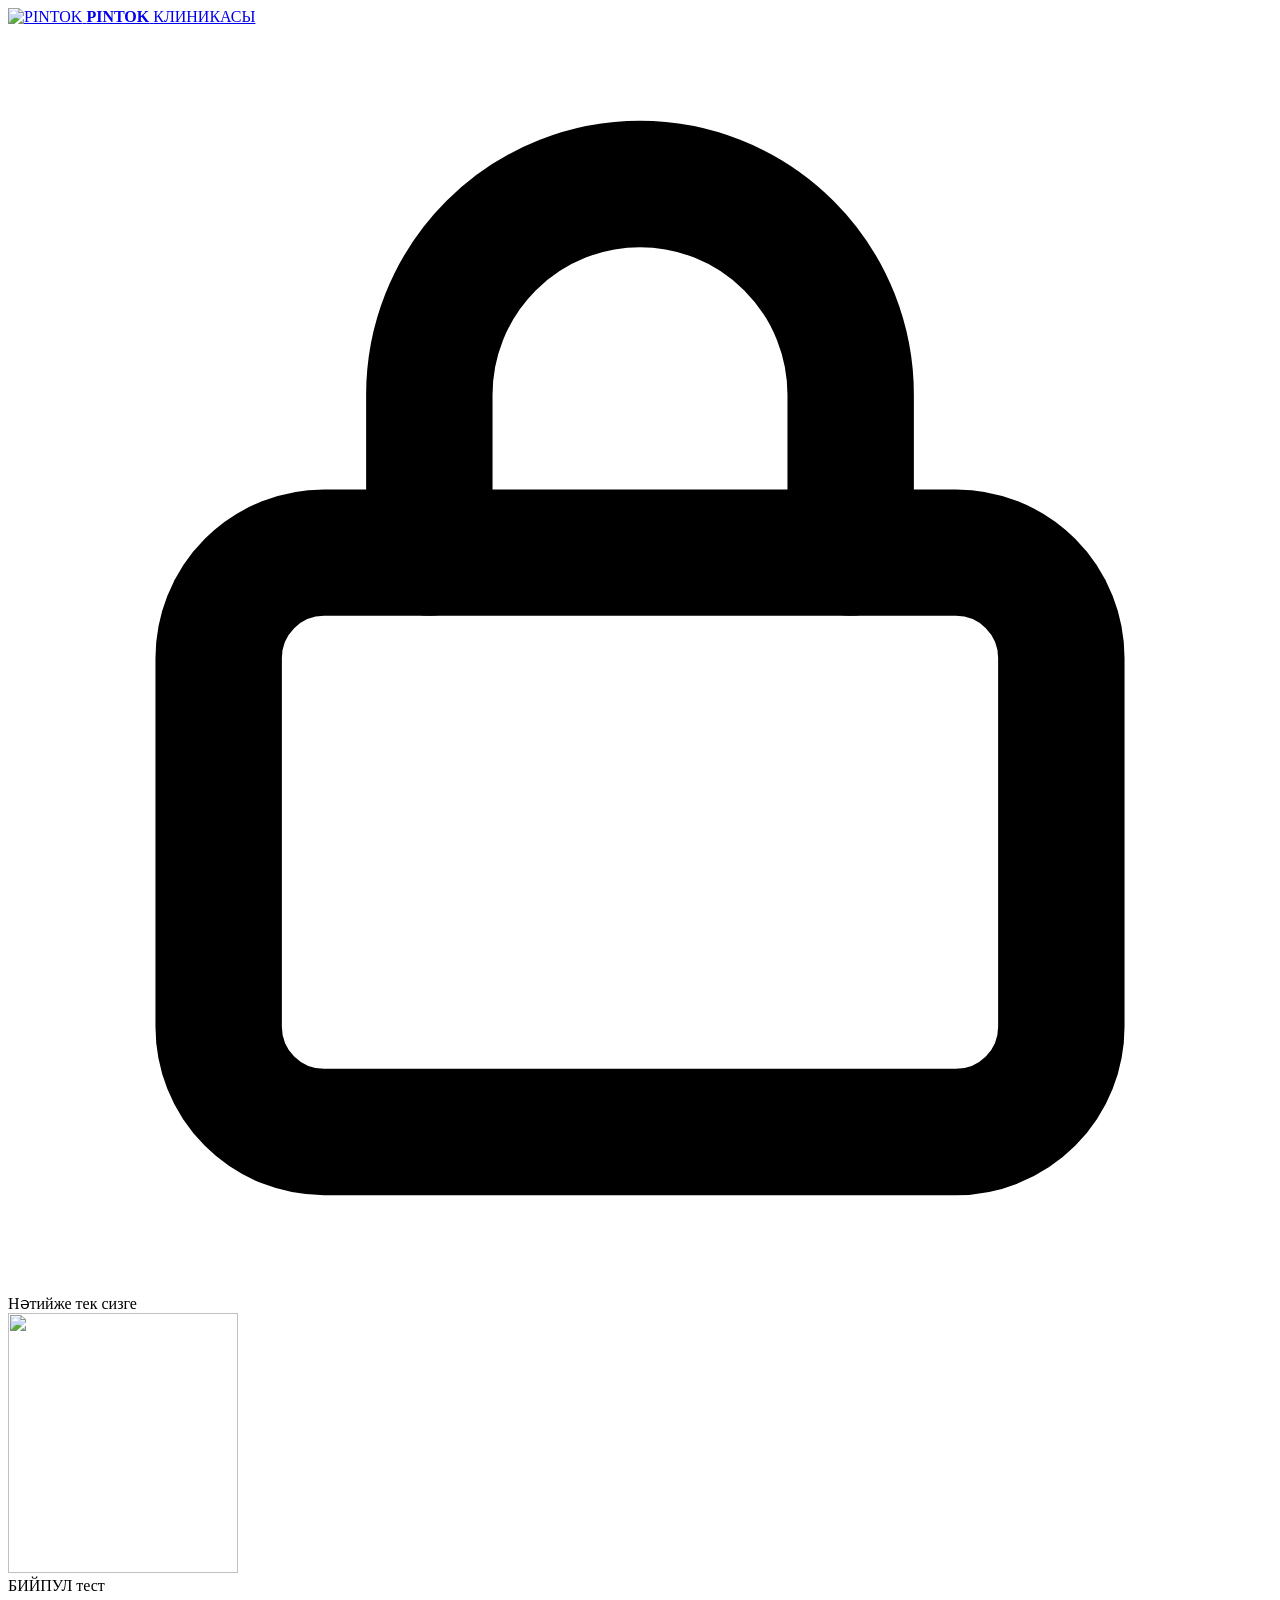
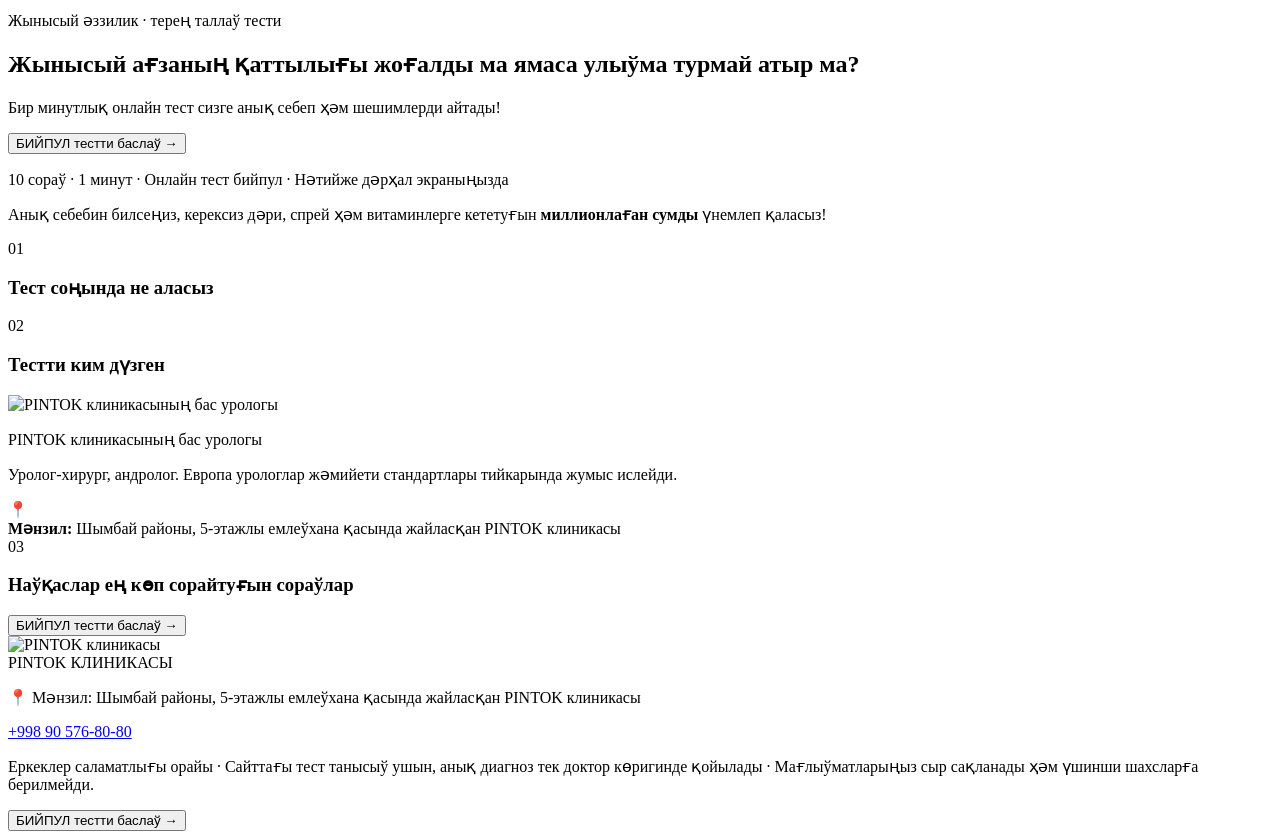
==== index.html @ ff5aad98 "Add files via upload" ====
<!doctype html>
<html lang="kaa">
<head>
  <meta charset="utf-8">
  <meta name="viewport" content="width=device-width, initial-scale=1, viewport-fit=cover">
  <meta name="theme-color" content="#0A0F1C">
  <title>Еркеклик күши тести — PINTOK клиникасы</title>
  <meta name="description" content="Жынысый ағзаның қаттылығы жоғалды ма ямаса улыўма турмай атыр ма? Бир минутлық онлайн тест себебин айтады. Нәтийжени тек сиз көресиз.">
  <link rel="icon" type="image/png" href="assets/pintok-icon.png">
  <link rel="preconnect" href="https://fonts.googleapis.com">
  <link rel="preconnect" href="https://fonts.gstatic.com" crossorigin>
  <link href="https://fonts.googleapis.com/css2?family=Montserrat:wght@500;600;700;800;900&display=swap" rel="stylesheet">
  <link rel="preload" as="image" href="assets/doktor.jpg">
  <link rel="stylesheet" href="assets/style.css">
</head>
<body>
  <header class="top">
    <div class="top-in">
      <a class="brand" href="#top">
        <span class="brand-ico"><img src="assets/pintok-icon.png" alt="PINTOK" width="22" height="22"></span>
        <span class="brand-txt"><b data-no-translit="1">PINTOK</b> <span>КЛИНИКАСЫ</span></span>
      </a>
      <div class="top-r">
        <span id="lang-slot"></span>
        <span class="priv">
          <svg viewBox="0 0 24 24" fill="none" stroke="currentColor" stroke-width="2.4" stroke-linecap="round" stroke-linejoin="round" aria-hidden="true">
            <rect x="4" y="10" width="16" height="11" rx="2"></rect>
            <path d="M8 10V7a4 4 0 0 1 8 0v3"></path>
          </svg>
          <span>Нәтийже тек сизге</span>
        </span>
      </div>
    </div>
  </header>

  <main class="wrap" id="top">
    <!-- 1. БАС БЕТ (LANDING / INTRO) -->
    <section class="screen" id="s-intro">
      <div class="hero" id="hero">
        <img class="photo" src="assets/doktor.jpg" alt="" width="230" height="260">

        <div class="hero-top">
          <span class="badge-free">БИЙПУЛ тест</span>
          <p class="eyebrow">Жынысый әззилик · терең таллаў тести</p>
        </div>

        <h1 class="long">Жынысый ағзаның қаттылығы жоғалды ма ямаса улыўма турмай атыр ма?</h1>
        <p class="lead">Бир минутлық онлайн тест сизге анық себеп ҳәм шешимлерди айтады!</p>

        <ul class="who" id="who"></ul>

        <button type="button" class="btn hero-btn" id="hero-cta" data-start>
          <span><span class="bp">БИЙПУЛ</span> тестти баслаў →</span>
        </button>
        <p class="hint">10 сораў · 1 минут · Онлайн тест бийпул · Нәтийже дәрҳал экраныңызда</p>

        <p class="save">
          Анық себебин билсеңиз, керексиз дәри, спрей ҳәм витаминлерге кететуғын <b>миллионлаған сумды</b> үнемлеп қаласыз!
        </p>
      </div>

      <!-- Бөлим 01 -->
      <div class="sec">
        <div class="sec-h">
          <span class="sn">01</span>
          <h3>Тест соңында не аласыз</h3>
        </div>
        <div class="card">
          <ul class="gets" id="gets"></ul>
        </div>
      </div>

      <!-- Бөлим 02 -->
      <div class="sec">
        <div class="sec-h">
          <span class="sn">02</span>
          <h3>Тестти ким дүзген</h3>
        </div>
        <div class="card">
          <div class="doc">
            <img class="ava" src="assets/doktor.jpg" alt="PINTOK клиникасының бас урологы" width="72" height="72">
            <div>
              <p class="dname">PINTOK клиникасының бас урологы</p>
              <p class="drole">Уролог-хирург, андролог. Европа урологлар жәмийети стандартлары тийкарында жумыс ислейди.</p>
            </div>
          </div>
          <div class="trust" id="trust"></div>
          <div class="addr-box">
            <span class="addr-ic" aria-hidden="true">📍</span>
            <div>
              <b>Мәнзил:</b> Шымбай районы, 5-этажлы емлеўхана қасында жайласқан PINTOK клиникасы
            </div>
          </div>
        </div>
      </div>

      <!-- Бөлим 03 -->
      <div class="sec">
        <div class="sec-h">
          <span class="sn">03</span>
          <h3>Наўқаслар ең көп сорайтуғын сораўлар</h3>
        </div>
        <div class="faq" id="faq"></div>
      </div>

      <div class="sec">
        <button type="button" class="btn hero-btn" data-start>
          <span><span class="bp">БИЙПУЛ</span> тестти баслаў →</span>
        </button>
      </div>
    </section>

    <!-- 2. ТЕСТ ЕКРАНЫ (10 СОРАЎ) -->
    <section class="screen qwrap" id="s-q" hidden>
      <div class="qhead">
        <div class="num" id="pnum">01<small>/ 10</small></div>
        <div class="qtag">БИЙПУЛ тест</div>
      </div>
      <div class="segs" id="segs" aria-hidden="true"></div>
      <h2 class="q" id="qtxt"></h2>
      <div class="opts" id="opts"></div>
      <button type="button" class="back" id="back" hidden>← Алдыңғы сораў</button>
    </section>

    <!-- 3. НӘТИЙЖЕ ҲӘМ КӨРИККЕ ЖАЗЫЛЫЎ ЕКРАНЫ -->
    <section class="screen" id="s-res" hidden>
      <div class="rhead">
        <p class="eyebrow">ТЕСТ ЖУЎМАҚЛАНДЫ</p>
        <h2>Сизиң нәтийжеңиз</h2>
      </div>

      <div class="lv" id="lvbox">
        <p class="eyebrow">ҲӘЗИРГИ ЖАҒДАЙДА СИЗДЕ</p>
        <div class="lv-t" id="lvname"></div>
        <div class="meter" aria-hidden="true">
          <div class="mseg" data-lv="1">
            <div class="bar"></div>
            <div class="ml">ЖЕҢИЛ</div>
          </div>
          <div class="mseg" data-lv="2">
            <div class="bar"></div>
            <div class="ml">ОРТАША</div>
          </div>
          <div class="mseg" data-lv="3">
            <div class="bar"></div>
            <div class="ml">АЎЫР</div>
          </div>
        </div>
        <p class="lv-d" id="lvdesc"></p>
      </div>

      <!-- Карточка 01 -->
      <div class="sec">
        <div class="sec-h">
          <span class="sn">01</span>
          <h3>Жынысый әззиликтиң үш түрли көриниси бар ҳәм бәрине шешим бар:</h3>
        </div>
        <div class="card">
          <div class="tlist" id="types"></div>
        </div>
      </div>

      <!-- Карточка 02 -->
      <div class="sec">
        <div class="sec-h">
          <span class="sn">02</span>
          <h3>Бул жағдайда сизге ең анық жәрдем — дурыс диагноз, яғный:</h3>
        </div>
        <div class="card">
          <div class="steps" id="steps"></div>
          <div class="why" id="why"></div>
        </div>
      </div>

      <!-- Клиникада қабыллаў ҳәм мәнзил карточкасы (пуллы тийкарда) -->
      <div class="free">
        <span class="ftag" id="ftag"></span>
        <h3 id="ftitle"></h3>
        <ul id="flist"></ul>
        <div class="addr-box addr-in-offer">
          <span class="addr-ic" aria-hidden="true">📍</span>
          <div><b>Мәнзил:</b> <span id="faddr"></span></div>
        </div>
        <p class="fsub" id="fnote"></p>
      </div>

      <!-- Көрикке жазылыў ақ формасы -->
      <div class="gate" id="gate">
        <div class="gate-brand">
          <img src="assets/pintok-icon.png" alt="PINTOK" width="32" height="32">
          <div>
            <div class="gb-name"><span data-no-translit="1">PINTOK</span> КЛИНИКАСЫ</div>
            <div class="gb-sub">Көрикке алдыннан жазылыў</div>
          </div>
        </div>

        <p class="eyebrow">КӨРИККЕ АЛДЫННАН ЖАЗЫЛЫЎ</p>
        <p class="glead">
          Атыңыз ҳәм телефон номериңизди жазып, <b>«Жибериў»</b> түймесин басың. Арзаңыз дәрҳал
          <b>PINTOK клиникасына</b> түседи ҳәм администратор сиз менен байланысады.
        </p>

        <div class="gate-addr">
          <span aria-hidden="true">📍</span>
          <span><b>Мәнзил:</b> Шымбай районы, 5-этажлы емлеўхана қасында жайласқан PINTOK клиникасы</span>
        </div>

        <div class="field">
          <label class="flabel" for="name">Атыңыз</label>
          <input type="text" id="name" name="name" autocomplete="name" placeholder="Атыңызды жазың">
        </div>

        <div class="field">
          <label class="flabel" for="phone">Телефон номериңиз</label>
          <input type="tel" id="phone" name="phone" inputmode="numeric" autocomplete="tel" placeholder="+998 __ ___ __ __">
        </div>

        <p class="err" id="perr" hidden></p>

        <button type="button" class="btn" id="send">Жибериў →</button>

        <p class="phone-direct">
          Ямаса тиккелей қоңыраў: <a href="tel:+998905768080" data-no-translit="1">+998 90 576-80-80</a>
        </p>

        <div class="gpriv">
          <svg viewBox="0 0 24 24" fill="none" stroke="currentColor" stroke-width="2.2" stroke-linecap="round" stroke-linejoin="round" aria-hidden="true">
            <path d="M12 3l8 3v6c0 5-3.5 8-8 9-4.5-1-8-4-8-9V6l8-3z"></path>
            <path d="M9 12l2 2 4-4"></path>
          </svg>
          <span>Номериңиз тек PINTOK клиникасы администраторында қалады. Мағлыўматларыңыздың сыр сақланыўына кепиллик беремиз.</span>
        </div>
      </div>

      <!-- Telegram байланыс карточкасы -->
      <div class="guide">
        <div class="pdf vid-logo" aria-hidden="true">
          <img src="assets/pintok-icon.png" alt="PINTOK" width="40" height="40">
        </div>
        <div>
          <p class="eyebrow" id="gtag"></p>
          <p class="gt" id="gtitle"></p>
          <p class="gd" id="gdesc"></p>
          <p class="gf" id="gfoot"></p>
        </div>
      </div>

      <button type="button" class="restart" id="restart">Тестти қайтадан баслаў</button>
    </section>

    <!-- 4. ТАСТЫЙЫҚЛАЎ ЕКРАНЫ -->
    <section class="screen" id="s-done" hidden>
      <div class="done-box">
        <div class="done-head">
          <div class="done-ok" aria-hidden="true">✓</div>
          <div class="done-logo-pill">
            <img src="assets/pintok-icon.png" alt="PINTOK" width="26" height="26">
            <span data-no-translit="1">PINTOK</span>
          </div>
        </div>
        <p class="eyebrow">АРЗА ҚАБЫЛ ЕТИЛДИ · PINTOK КЛИНИКАСЫ</p>
        <h2>Рахмет! Арзаңыз жиберилди</h2>
        <p class="done-sub">PINTOK клиникасының администраторы жақын ўақыт ишинде сиз менен байланысып, көрик ўақтын белгилейди.</p>

        <div class="done-info">
          <div>Аты: <b id="donename"></b></div>
          <div>Телефон: <b id="donephone" data-no-translit="1"></b></div>
          <div>Нәтийже: <b id="donelevel"></b></div>
          <div>Мәнзил: <b>Шымбай районы, 5-этажлы емлеўхана қасында жайласқан PINTOK клиникасы</b></div>
        </div>

        <div class="done-actions">
          <a class="btn sec" id="callbtn" href="tel:+998905768080">
            📞 Клиникаға қоңыраў: +998 90 576-80-80
          </a>
          <a class="btn ghost" id="tgbtn" href="https://t.me/+998905768080" target="_blank" rel="noopener noreferrer">
            Telegramнан тиккелей жазыў (+998 90 576-80-80)
          </a>
        </div>

        <p class="days" id="days"></p>
      </div>

      <div class="card how-card">
        <h3>Сиз менен қалай байланысқан қолайлы?</h3>
        <div class="opts" id="how"></div>
        <div class="final-msg" id="final" hidden>
          Таңлаўыңыз сақланды: <b id="howtxt"></b>. PINTOK клиникасы администраторы сиз таңлаған усылда байланысады.
        </div>
      </div>

      <button type="button" class="restart" id="restart2">Тестти қайтадан баслаў</button>
    </section>

    <footer>
      <div class="flogo-wrap">
        <img src="assets/pintok-logo.png" alt="PINTOK клиникасы" width="84" height="104">
      </div>
      <div class="fbrand">PINTOK КЛИНИКАСЫ</div>
      <p class="faddr">📍 Мәнзил: Шымбай районы, 5-этажлы емлеўхана қасында жайласқан PINTOK клиникасы</p>
      <a class="fphone" href="tel:+998905768080" data-no-translit="1">+998 90 576-80-80</a>
      <p class="fnote">
        Еркеклер саламатлығы орайы · Сайттағы тест танысыў ушын, анық диагноз тек доктор көригинде қойылады · Мағлыўматларыңыз сыр сақланады ҳәм үшинши шахсларға берилмейди.
      </p>
    </footer>
  </main>

  <div class="cta-bar" id="cta-bar">
    <div class="wrap">
      <button type="button" class="btn" data-start>
        <span><span class="bp">БИЙПУЛ</span> тестти баслаў →</span>
      </button>
    </div>
  </div>

  <script src="assets/config.js"></script>
  <script src="assets/scoring.js"></script>
  <script src="content/jz.js"></script>
  <script src="assets/translit.js"></script>
  <script src="assets/app.js"></script>
</body>
</html>
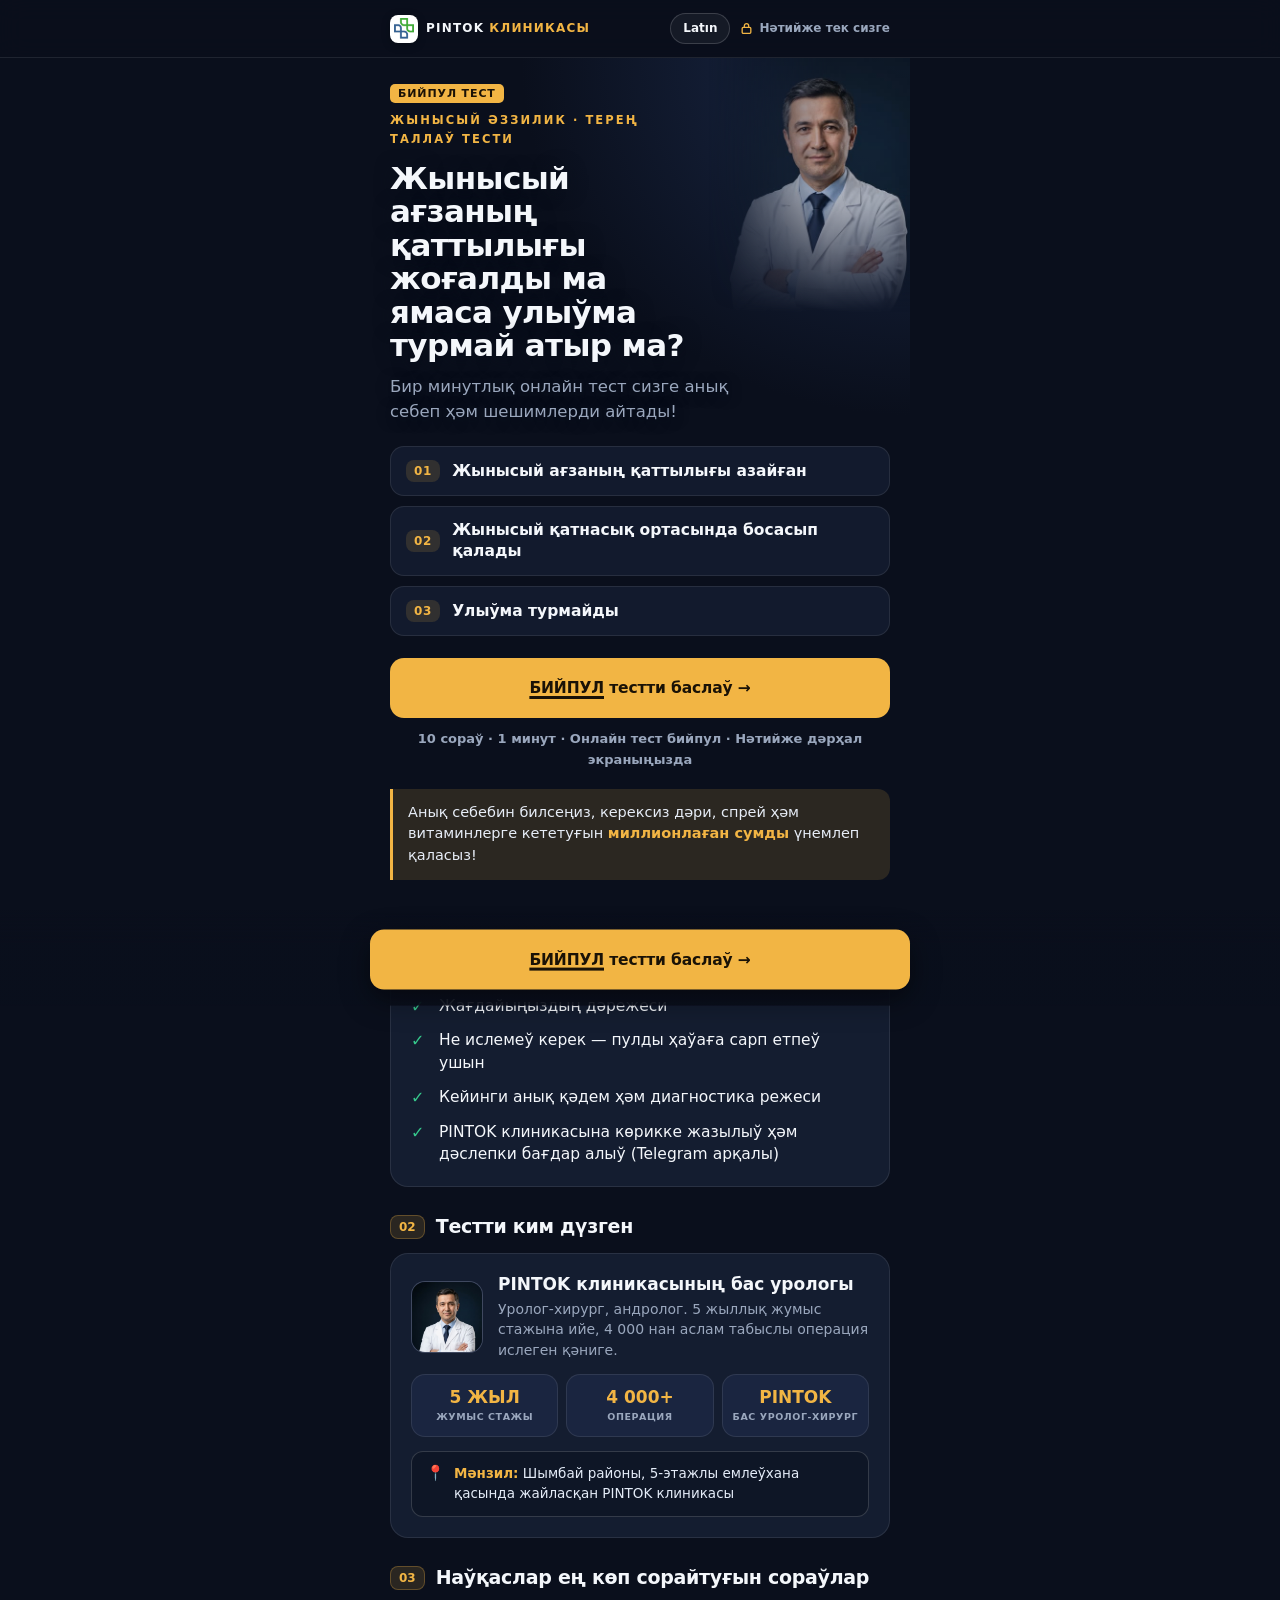
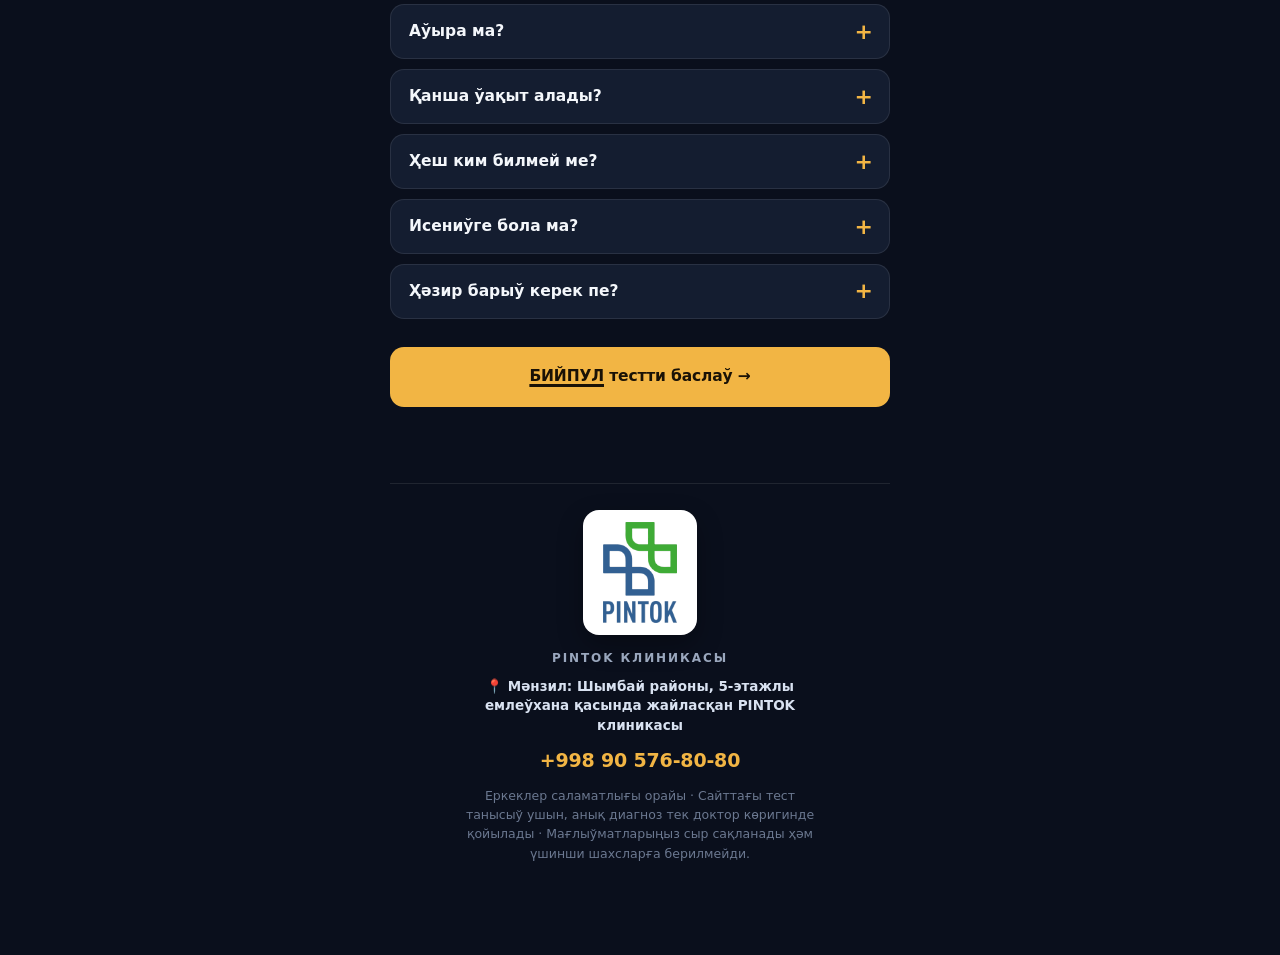
==== commit 74a05f64: "Update index.html" ====
--- a/index.html
+++ b/index.html
@@ -81,7 +81,7 @@
             <img class="ava" src="assets/doktor.jpg" alt="PINTOK клиникасының бас урологы" width="72" height="72">
             <div>
               <p class="dname">PINTOK клиникасының бас урологы</p>
-              <p class="drole">Уролог-хирург, андролог. Европа урологлар жәмийети стандартлары тийкарында жумыс ислейди.</p>
+              <p class="drole">Уролог-хирург, андролог. 5 жыллық жумыс стажына ийе, 4 000 нан аслам табыслы операция ислеген қәниге.</p>
             </div>
           </div>
           <div class="trust" id="trust"></div>
--- a/assets/style.css
+++ b/assets/style.css
@@ -0,0 +1,1509 @@
+:root {
+  --bg: #0A0F1C;
+  --bg-2: #0F1726;
+  --surface: #141D30;
+  --surface-2: #1A2540;
+  --line: rgba(255, 255, 255, .09);
+  --line-2: rgba(255, 255, 255, .16);
+  --fg: #F4F7FB;
+  --muted: #9AA7BD;
+  --dim: #6B7890;
+  --acc: #F2B544;
+  --acc-ink: #1A1206;
+  --acc-soft: rgba(242, 181, 68, .14);
+  --ok: #36C98C;
+  --warn: #F2B544;
+  --crit: #FF6B6B;
+  --tg: #2AABEE;
+  --r: 18px;
+}
+
+*, *::before, *::after {
+  box-sizing: border-box;
+}
+
+[hidden] {
+  display: none !important;
+}
+
+html {
+  background: var(--bg);
+  color: var(--fg);
+  scroll-behavior: smooth;
+  -webkit-text-size-adjust: 100%;
+}
+
+body {
+  margin: 0;
+  font-family: 'Montserrat', 'Segoe UI', system-ui, -apple-system, sans-serif;
+  font-size: 17px;
+  line-height: 1.6;
+  color: var(--fg);
+  background: var(--bg);
+  -webkit-font-smoothing: antialiased;
+  overflow-x: hidden;
+}
+
+a {
+  color: inherit;
+  text-decoration: none;
+}
+
+button, input {
+  font: inherit;
+  color: inherit;
+}
+
+.wrap {
+  max-width: 540px;
+  margin: 0 auto;
+  padding: 0 20px;
+}
+
+/* Sticky Top Header */
+.top {
+  position: sticky;
+  top: 0;
+  z-index: 40;
+  background: rgba(10, 15, 28, .9);
+  backdrop-filter: blur(12px);
+  -webkit-backdrop-filter: blur(12px);
+  border-bottom: 1px solid var(--line);
+}
+
+.top-in {
+  max-width: 540px;
+  margin: 0 auto;
+  padding: 13px 20px;
+  display: flex;
+  align-items: center;
+  justify-content: space-between;
+  gap: 10px;
+}
+
+.brand {
+  font-size: 12px;
+  font-weight: 900;
+  letter-spacing: .1em;
+  text-transform: uppercase;
+  white-space: nowrap;
+  display: inline-flex;
+  align-items: center;
+  gap: 8px;
+}
+
+.brand-ico {
+  width: 28px;
+  height: 28px;
+  border-radius: 8px;
+  background: #fff;
+  display: grid;
+  place-items: center;
+  flex: none;
+  box-shadow: 0 2px 8px rgba(0, 0, 0, .28);
+}
+
+.brand-ico img {
+  width: 21px;
+  height: 21px;
+  object-fit: contain;
+  display: block;
+}
+
+.brand-txt {
+  display: inline-flex;
+  align-items: center;
+  gap: 5px;
+}
+
+.brand-txt b {
+  font-weight: 900;
+}
+
+.brand-txt span {
+  color: var(--acc);
+}
+
+.top-r {
+  display: flex;
+  align-items: center;
+  gap: 10px;
+  min-width: 0;
+}
+
+.lang {
+  appearance: none;
+  background: rgba(255, 255, 255, .05);
+  border: 1px solid var(--line-2);
+  color: var(--fg);
+  border-radius: 999px;
+  padding: 5px 12px;
+  font-size: 12px;
+  font-weight: 700;
+  cursor: pointer;
+  transition: background .2s, border-color .2s;
+  white-space: nowrap;
+}
+
+.lang:hover {
+  background: rgba(255, 255, 255, .1);
+  border-color: rgba(255, 255, 255, .28);
+}
+
+.priv {
+  display: inline-flex;
+  align-items: center;
+  gap: 6px;
+  font-size: 12px;
+  font-weight: 600;
+  color: var(--muted);
+  white-space: nowrap;
+}
+
+.priv svg {
+  width: 13px;
+  height: 13px;
+  color: var(--acc);
+  flex: none;
+}
+
+/* Screens */
+.screen {
+  animation: in .5s cubic-bezier(.16, 1, .3, 1);
+  padding-bottom: 42px;
+}
+
+@keyframes in {
+  from {
+    opacity: 0;
+    transform: translateY(10px);
+  }
+  to {
+    opacity: 1;
+    transform: none;
+  }
+}
+
+/* Hero Section */
+.hero {
+  position: relative;
+  margin: 0 -20px;
+  padding: 26px 20px 28px;
+  background: radial-gradient(120% 70% at 100% 0%, #1B2A4A 0%, var(--bg) 60%);
+  overflow: hidden;
+}
+
+.hero .photo {
+  position: absolute;
+  right: -18px;
+  top: 0;
+  width: 220px;
+  height: 260px;
+  object-fit: cover;
+  object-position: top center;
+  opacity: .76;
+  pointer-events: none;
+  user-select: none;
+  -webkit-mask-image: linear-gradient(to bottom, #000 50%, transparent 98%), linear-gradient(to right, transparent 0%, rgba(0, 0, 0, .45) 26%, #000 54%);
+  -webkit-mask-composite: source-in;
+  mask-image: linear-gradient(to bottom, #000 50%, transparent 98%), linear-gradient(to right, transparent 0%, rgba(0, 0, 0, .45) 26%, #000 54%);
+  mask-composite: intersect;
+}
+
+.hero-top {
+  position: relative;
+  z-index: 2;
+  display: flex;
+  flex-direction: column;
+  align-items: flex-start;
+  gap: 8px;
+  max-width: 62%;
+  margin-bottom: 14px;
+}
+
+.badge-free {
+  display: inline-block;
+  background: var(--acc);
+  color: var(--acc-ink);
+  font-size: 11px;
+  font-weight: 900;
+  letter-spacing: .08em;
+  text-transform: uppercase;
+  padding: 4px 8px;
+  border-radius: 5px;
+  line-height: 1;
+}
+
+.eyebrow {
+  font-size: 11.5px;
+  font-weight: 800;
+  letter-spacing: .18em;
+  text-transform: uppercase;
+  color: var(--acc);
+  margin: 0;
+}
+
+h1 {
+  position: relative;
+  z-index: 2;
+  margin: 0 0 12px;
+  font-size: clamp(30px, 8vw, 38px);
+  font-weight: 900;
+  line-height: 1.08;
+  letter-spacing: -0.025em;
+}
+
+h1.long {
+  font-size: clamp(26px, 7vw, 31px);
+  max-width: 14ch;
+  letter-spacing: -0.02em;
+  text-wrap: balance;
+  text-shadow: 0 2px 18px rgba(10, 15, 28, .9);
+}
+
+.lead {
+  position: relative;
+  z-index: 2;
+  margin: 0 0 22px;
+  max-width: 34ch;
+  color: var(--muted);
+  font-size: 16.5px;
+  line-height: 1.5;
+  text-shadow: 0 2px 14px rgba(10, 15, 28, .9);
+}
+
+.who {
+  position: relative;
+  z-index: 2;
+  list-style: none;
+  margin: 0 0 22px;
+  padding: 0;
+  display: grid;
+  gap: 10px;
+}
+
+.who li {
+  display: flex;
+  align-items: center;
+  gap: 12px;
+  padding: 13px 15px;
+  background: rgba(20, 29, 48, .86);
+  border: 1px solid var(--line);
+  border-radius: 14px;
+  font-size: 15.5px;
+  font-weight: 600;
+  line-height: 1.35;
+}
+
+.who li b {
+  font-size: 12px;
+  font-weight: 900;
+  letter-spacing: .06em;
+  color: var(--acc);
+  background: var(--acc-soft);
+  border-radius: 8px;
+  padding: 5px 8px;
+  line-height: 1;
+  flex: none;
+}
+
+/* Primary Buttons */
+.btn {
+  display: inline-flex;
+  align-items: center;
+  justify-content: center;
+  gap: 10px;
+  width: 100%;
+  min-height: 60px;
+  padding: 14px 20px;
+  border: 0;
+  border-radius: 14px;
+  background: var(--acc);
+  color: var(--acc-ink);
+  font-size: 17px;
+  font-weight: 900;
+  letter-spacing: -0.01em;
+  cursor: pointer;
+  transition: transform .12s ease, filter .15s ease, background .2s ease;
+  text-align: center;
+}
+
+.btn.hero-btn {
+  font-size: 15.5px;
+}
+
+.btn:hover {
+  filter: brightness(1.04);
+}
+
+.btn:active {
+  transform: scale(.985);
+  filter: brightness(.95);
+}
+
+.btn .bp {
+  text-decoration: underline;
+  text-decoration-thickness: 3px;
+  text-underline-offset: 3px;
+}
+
+.btn.dark {
+  background: #0A0F1C;
+  color: #fff;
+}
+
+.btn.tg {
+  background: var(--tg);
+  color: #fff;
+}
+
+.btn.sec {
+  background: var(--surface-2);
+  color: var(--fg);
+  border: 1px solid var(--line-2);
+  font-weight: 800;
+  font-size: 15.5px;
+}
+
+.btn.ghost {
+  background: transparent;
+  color: var(--muted);
+  border: 1px solid var(--line-2);
+  min-height: 50px;
+  font-size: 14.5px;
+  font-weight: 700;
+}
+
+.hint {
+  margin: 11px 0 0;
+  text-align: center;
+  font-size: 13px;
+  font-weight: 600;
+  color: var(--muted);
+}
+
+.save {
+  position: relative;
+  z-index: 2;
+  margin: 18px 0 0;
+  padding: 13px 15px;
+  border-left: 3px solid var(--acc);
+  background: var(--acc-soft);
+  border-radius: 0 12px 12px 0;
+  font-size: 14.5px;
+  line-height: 1.5;
+  color: #E7EDF7;
+}
+
+.save b {
+  color: var(--acc);
+}
+
+/* Landing Sections */
+.sec {
+  margin-top: 28px;
+}
+
+.sec-h {
+  display: flex;
+  align-items: center;
+  gap: 11px;
+  margin-bottom: 14px;
+}
+
+.sec-h .sn {
+  font-size: 12px;
+  font-weight: 900;
+  color: var(--acc);
+  background: var(--acc-soft);
+  border: 1px solid rgba(242, 181, 68, .28);
+  padding: 5px 8px;
+  border-radius: 8px;
+  line-height: 1;
+  flex: none;
+}
+
+.sec-h h3 {
+  margin: 0;
+  font-size: 19px;
+  font-weight: 800;
+  line-height: 1.25;
+  letter-spacing: -0.015em;
+}
+
+.card {
+  background: var(--surface);
+  border: 1px solid var(--line);
+  border-radius: var(--r);
+  padding: 20px;
+}
+
+.gets {
+  list-style: none;
+  margin: 0;
+  padding: 0;
+  display: grid;
+  gap: 12px;
+}
+
+.gets li {
+  position: relative;
+  padding-left: 28px;
+  font-size: 15.5px;
+  line-height: 1.45;
+  color: var(--fg);
+}
+
+.gets li::before {
+  content: "✓";
+  position: absolute;
+  left: 0;
+  top: 0;
+  color: var(--ok);
+  font-weight: 900;
+  font-size: 16px;
+}
+
+/* Doctor Card */
+.doc {
+  display: flex;
+  align-items: center;
+  gap: 15px;
+}
+
+.doc .ava {
+  width: 72px;
+  height: 72px;
+  border-radius: 14px;
+  object-fit: cover;
+  object-position: top center;
+  flex: none;
+  border: 1px solid var(--line-2);
+  background: var(--surface-2);
+}
+
+.doc .dname {
+  font-size: 17px;
+  font-weight: 800;
+  line-height: 1.25;
+  margin: 0 0 4px;
+}
+
+.doc .drole {
+  margin: 0;
+  font-size: 14px;
+  line-height: 1.45;
+  color: var(--muted);
+}
+
+.trust {
+  margin-top: 14px;
+  display: grid;
+  grid-template-columns: repeat(3, 1fr);
+  gap: 8px;
+}
+
+.trust .ti {
+  background: var(--surface-2);
+  border: 1px solid var(--line);
+  border-radius: 14px;
+  padding: 13px 8px;
+  text-align: center;
+}
+
+.trust .tn {
+  font-size: 17px;
+  font-weight: 900;
+  color: var(--acc);
+  line-height: 1.15;
+}
+
+.trust .tl {
+  margin-top: 4px;
+  font-size: 9.5px;
+  font-weight: 800;
+  letter-spacing: .06em;
+  color: var(--muted);
+  line-height: 1.25;
+  text-transform: uppercase;
+}
+
+/* FAQ Accordions */
+.faq {
+  display: grid;
+  gap: 10px;
+}
+
+.faq details {
+  background: var(--surface);
+  border: 1px solid var(--line);
+  border-radius: 14px;
+  overflow: hidden;
+  transition: border-color .2s;
+}
+
+.faq details[open] {
+  border-color: var(--line-2);
+}
+
+.faq summary {
+  list-style: none;
+  cursor: pointer;
+  padding: 16px 46px 16px 18px;
+  font-size: 15.5px;
+  font-weight: 700;
+  line-height: 1.35;
+  position: relative;
+  user-select: none;
+}
+
+.faq summary::-webkit-details-marker {
+  display: none;
+}
+
+.faq summary::after {
+  content: "+";
+  position: absolute;
+  right: 16px;
+  top: 50%;
+  transform: translateY(-50%);
+  color: var(--acc);
+  font-size: 22px;
+  font-weight: 600;
+  line-height: 1;
+}
+
+.faq details[open] summary::after {
+  content: "–";
+}
+
+.faq .fa {
+  padding: 0 18px 16px;
+  font-size: 14.5px;
+  line-height: 1.55;
+  color: var(--muted);
+}
+
+/* Sticky Bottom CTA */
+.cta-bar {
+  position: fixed;
+  left: 0;
+  right: 0;
+  bottom: 0;
+  z-index: 35;
+  padding: 20px 20px calc(16px + env(safe-area-inset-bottom, 0px));
+  background: linear-gradient(180deg, rgba(10, 15, 28, 0), rgba(10, 15, 28, .92) 35%);
+  transform: translateY(110%);
+  transition: transform .35s cubic-bezier(.16, 1, .3, 1);
+  pointer-events: none;
+}
+
+.cta-bar.show {
+  transform: translateY(0);
+  pointer-events: auto;
+}
+
+.cta-bar .wrap {
+  padding: 0;
+}
+
+.cta-bar .btn {
+  box-shadow: 0 10px 30px rgba(0, 0, 0, .45);
+  font-size: 15.5px;
+}
+
+/* Footer */
+footer {
+  margin-top: 34px;
+  padding: 26px 0 92px;
+  border-top: 1px solid var(--line);
+  text-align: center;
+}
+
+.fbrand {
+  font-size: 12px;
+  font-weight: 900;
+  letter-spacing: .16em;
+  text-transform: uppercase;
+  color: var(--muted);
+}
+
+.fphone {
+  display: inline-block;
+  margin-top: 8px;
+  font-size: 19px;
+  font-weight: 900;
+  color: var(--acc);
+  letter-spacing: -0.01em;
+}
+
+.fnote {
+  margin: 10px auto 0;
+  max-width: 44ch;
+  font-size: 12.5px;
+  line-height: 1.55;
+  color: var(--dim);
+}
+
+/* Quiz Screen (#s-q) */
+.qwrap {
+  padding-top: 22px;
+}
+
+.qhead {
+  display: flex;
+  align-items: flex-end;
+  justify-content: space-between;
+  gap: 12px;
+  margin-bottom: 14px;
+}
+
+.qhead .num {
+  font-size: 44px;
+  font-weight: 900;
+  line-height: .9;
+  letter-spacing: -.04em;
+  color: var(--fg);
+}
+
+.qhead .num small {
+  font-size: 16px;
+  font-weight: 700;
+  color: var(--dim);
+  margin-left: 3px;
+  letter-spacing: 0;
+}
+
+.qhead .qtag {
+  font-size: 12px;
+  font-weight: 800;
+  letter-spacing: .1em;
+  text-transform: uppercase;
+  color: var(--acc);
+  padding-bottom: 4px;
+}
+
+.segs {
+  display: grid;
+  grid-template-columns: repeat(10, 1fr);
+  gap: 5px;
+  margin-bottom: 24px;
+}
+
+.segs i {
+  display: block;
+  height: 5px;
+  border-radius: 99px;
+  background: rgba(255, 255, 255, .12);
+  transition: background .25s ease;
+}
+
+.segs i.on {
+  background: var(--acc);
+}
+
+.q {
+  margin: 0 0 20px;
+  font-size: 24px;
+  font-weight: 800;
+  line-height: 1.25;
+  letter-spacing: -0.02em;
+}
+
+.opts {
+  display: grid;
+  gap: 10px;
+}
+
+.opt {
+  display: flex;
+  align-items: center;
+  gap: 13px;
+  width: 100%;
+  text-align: left;
+  padding: 15px 16px;
+  background: var(--surface);
+  border: 1.5px solid var(--line);
+  border-radius: 14px;
+  cursor: pointer;
+  font-size: 15.5px;
+  font-weight: 600;
+  line-height: 1.35;
+  transition: transform .1s ease, border-color .15s ease, background .15s ease;
+}
+
+.opt:hover {
+  border-color: var(--line-2);
+  background: #18233A;
+}
+
+.opt:active {
+  transform: scale(.99);
+}
+
+.opt i {
+  font-style: normal;
+  width: 30px;
+  height: 30px;
+  border-radius: 9px;
+  background: var(--surface-2);
+  border: 1px solid var(--line);
+  color: var(--muted);
+  display: grid;
+  place-items: center;
+  font-size: 13px;
+  font-weight: 800;
+  flex: none;
+  transition: background .15s, color .15s, border-color .15s;
+}
+
+.opt.sel {
+  border-color: var(--acc);
+  background: var(--acc-soft);
+}
+
+.opt.sel i {
+  background: var(--acc);
+  border-color: var(--acc);
+  color: var(--acc-ink);
+}
+
+.back {
+  margin-top: 18px;
+  appearance: none;
+  background: none;
+  border: 0;
+  color: var(--muted);
+  font-size: 14px;
+  font-weight: 700;
+  padding: 8px 2px;
+  cursor: pointer;
+  display: inline-flex;
+  align-items: center;
+  gap: 6px;
+}
+
+.back:hover {
+  color: var(--fg);
+}
+
+/* Results Screen (#s-res) */
+.rhead {
+  padding-top: 24px;
+  margin-bottom: 16px;
+}
+
+h2 {
+  margin: 6px 0 0;
+  font-size: 24px;
+  font-weight: 900;
+  line-height: 1.15;
+  letter-spacing: -0.02em;
+}
+
+.lv {
+  --c: var(--warn);
+  position: relative;
+  background: linear-gradient(180deg, var(--surface-2) 0%, var(--surface) 100%);
+  border: 1px solid var(--line-2);
+  border-left: 6px solid var(--c);
+  border-radius: var(--r);
+  padding: 20px 20px 22px;
+}
+
+.lv .eyebrow {
+  color: var(--muted);
+}
+
+.lv .lv-t {
+  margin: 6px 0 18px;
+  font-size: 22px;
+  font-weight: 900;
+  line-height: 1.15;
+  letter-spacing: -0.015em;
+  color: var(--c);
+}
+
+.meter {
+  display: grid;
+  grid-template-columns: repeat(3, 1fr);
+  gap: 8px;
+  margin-bottom: 16px;
+  padding-top: 12px;
+}
+
+.meter .mseg {
+  position: relative;
+  text-align: center;
+}
+
+.meter .mseg .bar {
+  height: 8px;
+  border-radius: 99px;
+  background: rgba(255, 255, 255, .1);
+}
+
+.meter .mseg[data-lv="1"].on .bar { background: var(--ok); }
+.meter .mseg[data-lv="2"].on .bar { background: var(--warn); }
+.meter .mseg[data-lv="3"].on .bar { background: var(--crit); }
+
+.meter .mseg .ml {
+  margin-top: 6px;
+  font-size: 10.5px;
+  font-weight: 800;
+  letter-spacing: .08em;
+  color: var(--dim);
+}
+
+.meter .mseg.cur .ml {
+  color: var(--fg);
+}
+
+.meter .mseg.cur::before {
+  content: "";
+  position: absolute;
+  top: -11px;
+  left: 50%;
+  transform: translateX(-50%);
+  border-left: 6px solid transparent;
+  border-right: 6px solid transparent;
+  border-top: 7px solid var(--c);
+}
+
+.lv .lv-d {
+  margin: 0;
+  font-size: 15.5px;
+  line-height: 1.55;
+  color: #E4ECF8;
+}
+
+/* Type Cards */
+.tlist {
+  display: grid;
+  gap: 12px;
+  margin-top: 14px;
+}
+
+.tcard {
+  display: flex;
+  align-items: flex-start;
+  gap: 13px;
+  padding: 14px;
+  background: rgba(10, 15, 28, .42);
+  border: 1px solid var(--line);
+  border-radius: 14px;
+}
+
+.tcard .ic {
+  width: 40px;
+  height: 40px;
+  border-radius: 10px;
+  background: var(--surface-2);
+  display: grid;
+  place-items: center;
+  font-size: 20px;
+  flex: none;
+}
+
+.tcard .tt {
+  font-size: 15.5px;
+  font-weight: 800;
+  margin: 0 0 3px;
+}
+
+.tcard .td {
+  margin: 0;
+  font-size: 14px;
+  line-height: 1.48;
+  color: var(--muted);
+}
+
+/* Steps Card */
+.steps {
+  display: grid;
+  gap: 12px;
+  margin-top: 14px;
+}
+
+.step {
+  display: flex;
+  align-items: flex-start;
+  gap: 12px;
+}
+
+.step .n {
+  width: 30px;
+  height: 30px;
+  border-radius: 10px;
+  background: var(--acc-soft);
+  color: var(--acc);
+  font-size: 14px;
+  font-weight: 900;
+  display: grid;
+  place-items: center;
+  flex: none;
+}
+
+.step .st {
+  font-size: 15.5px;
+  font-weight: 700;
+  line-height: 1.35;
+}
+
+.step .sd {
+  margin-top: 3px;
+  font-size: 14px;
+  line-height: 1.45;
+  color: var(--muted);
+}
+
+.why {
+  margin-top: 16px;
+  padding: 13px 15px;
+  background: var(--acc-soft);
+  border: 1px solid rgba(242, 181, 68, .25);
+  border-radius: 12px;
+  font-size: 14.5px;
+  font-weight: 600;
+  line-height: 1.48;
+  color: #F7E8C3;
+}
+
+/* Free Promo Card */
+.free {
+  margin-top: 20px;
+  border: 1.5px solid var(--acc);
+  background: linear-gradient(180deg, rgba(242, 181, 68, .12), rgba(242, 181, 68, .03));
+  border-radius: var(--r);
+  padding: 20px;
+}
+
+.free .ftag {
+  display: inline-block;
+  background: var(--acc);
+  color: var(--acc-ink);
+  font-size: 11px;
+  font-weight: 900;
+  letter-spacing: .1em;
+  text-transform: uppercase;
+  padding: 5px 9px;
+  border-radius: 6px;
+  line-height: 1;
+}
+
+.free h3 {
+  margin: 12px 0 14px;
+  font-size: 20px;
+  font-weight: 900;
+  line-height: 1.25;
+}
+
+.free ul {
+  list-style: none;
+  margin: 0 0 14px;
+  padding: 0;
+  display: grid;
+  gap: 8px;
+}
+
+.free li {
+  position: relative;
+  padding: 12px 14px 12px 36px;
+  background: rgba(0, 0, 0, .25);
+  border-radius: 12px;
+  font-size: 15px;
+  font-weight: 700;
+  line-height: 1.35;
+}
+
+.free li::before {
+  content: "✓";
+  position: absolute;
+  left: 14px;
+  top: 12px;
+  color: var(--acc);
+  font-weight: 900;
+}
+
+.free .fsub {
+  margin: 0;
+  font-size: 13.5px;
+  line-height: 1.5;
+  color: var(--muted);
+}
+
+/* White High-Contrast Booking Gate Card */
+.gate {
+  margin-top: 20px;
+  background: #fff;
+  color: #0A0F1C;
+  border-radius: var(--r);
+  padding: 22px 20px;
+  box-shadow: 0 18px 40px rgba(0, 0, 0, .35);
+}
+
+.gate .eyebrow {
+  color: #8a6a1a;
+  margin-bottom: 10px;
+}
+
+.gate .glead {
+  display: block;
+  margin: 0 0 16px;
+  font-size: 15.5px;
+  font-weight: 700;
+  line-height: 1.45;
+  color: #0A0F1C;
+}
+
+.gate .glead .hl {
+  color: #C48A14;
+  font-weight: 900;
+}
+
+.gate .field {
+  margin-bottom: 12px;
+}
+
+.gate .flabel {
+  display: block;
+  font-size: 12.5px;
+  font-weight: 800;
+  color: #3C4B64;
+  margin-bottom: 6px;
+  letter-spacing: .02em;
+}
+
+.gate input[type="text"],
+.gate input[type="tel"] {
+  width: 100%;
+  height: 58px;
+  padding: 0 16px;
+  border: 2px solid #D9DFE8;
+  border-radius: 14px;
+  background: #fff;
+  color: #0A0F1C;
+  font-size: 18px;
+  font-weight: 800;
+  outline: none;
+  transition: border-color .15s ease, box-shadow .15s ease;
+}
+
+.gate input[type="text"]::placeholder,
+.gate input[type="tel"]::placeholder {
+  color: #8A96A8;
+  font-weight: 600;
+}
+
+.gate input[type="text"]:focus,
+.gate input[type="tel"]:focus {
+  border-color: #0A0F1C;
+  box-shadow: 0 0 0 3px rgba(10, 15, 28, .08);
+}
+
+.gate .err {
+  margin: 2px 0 12px;
+  font-size: 13.5px;
+  font-weight: 700;
+  color: #C8403F;
+  line-height: 1.4;
+}
+
+.gate .btn {
+  margin-top: 4px;
+  background: #0A0F1C;
+  color: #fff;
+  font-size: 16px;
+}
+
+.gate .btn:hover {
+  background: #16213B;
+}
+
+.gate .phone-direct {
+  margin-top: 12px;
+  text-align: center;
+  font-size: 13.5px;
+  font-weight: 700;
+  color: #3C4B64;
+}
+
+.gate .phone-direct a {
+  color: #0A0F1C;
+  text-decoration: underline;
+  font-weight: 800;
+}
+
+.gate .gpriv {
+  margin-top: 14px;
+  display: flex;
+  align-items: flex-start;
+  gap: 9px;
+  font-size: 12.5px;
+  line-height: 1.45;
+  color: #5C6B82;
+}
+
+.gate .gpriv svg {
+  width: 18px;
+  height: 18px;
+  color: #1F9D6A;
+  flex: none;
+  margin-top: 1px;
+}
+
+/* Telegram Guide Preview Card */
+.guide {
+  margin-top: 16px;
+  background: var(--surface);
+  border: 1px solid var(--line);
+  border-radius: var(--r);
+  padding: 18px;
+  display: flex;
+  align-items: flex-start;
+  gap: 15px;
+}
+
+.guide .pdf.vid {
+  width: 66px;
+  height: 78px;
+  border-radius: 14px;
+  background: linear-gradient(160deg, #2AABEE, #1A7FC0);
+  color: #fff;
+  display: grid;
+  place-items: center;
+  font-size: 26px;
+  flex: none;
+  box-shadow: 0 8px 20px rgba(42, 171, 238, .25);
+}
+
+.guide .gt {
+  margin: 6px 0 6px;
+  font-size: 16.5px;
+  font-weight: 800;
+  line-height: 1.25;
+}
+
+.guide .gd {
+  margin: 0 0 8px;
+  font-size: 13.5px;
+  line-height: 1.5;
+  color: var(--muted);
+}
+
+.guide .gf {
+  margin: 0;
+  font-size: 13.5px;
+  font-weight: 800;
+  color: var(--fg);
+}
+
+.restart {
+  display: block;
+  margin: 22px auto 0;
+  appearance: none;
+  background: none;
+  border: 0;
+  color: var(--muted);
+  font-size: 14px;
+  font-weight: 700;
+  text-decoration: underline;
+  text-underline-offset: 4px;
+  cursor: pointer;
+  padding: 8px 12px;
+}
+
+.restart:hover {
+  color: var(--fg);
+}
+
+/* Done Screen (#s-done) */
+.done-box {
+  margin-top: 22px;
+  background: var(--surface);
+  border: 1px solid var(--line-2);
+  border-radius: var(--r);
+  padding: 24px 20px;
+}
+
+.done-ok {
+  width: 54px;
+  height: 54px;
+  border-radius: 16px;
+  background: rgba(54, 201, 140, .14);
+  border: 1px solid rgba(54, 201, 140, .35);
+  color: var(--ok);
+  display: grid;
+  place-items: center;
+  font-size: 26px;
+  font-weight: 900;
+  margin-bottom: 14px;
+}
+
+.done-sub {
+  margin: 10px 0 0;
+  font-size: 14.5px;
+  line-height: 1.5;
+  color: var(--muted);
+}
+
+.done-info {
+  margin: 14px 0 18px;
+  padding: 14px 16px;
+  background: rgba(10, 15, 28, .48);
+  border: 1px solid var(--line);
+  border-radius: 14px;
+  font-size: 14.5px;
+  line-height: 1.65;
+}
+
+.done-info b {
+  color: var(--acc);
+}
+
+.msg-preview {
+  margin: 0 0 16px;
+  padding: 13px 15px;
+  background: rgba(42, 171, 238, .09);
+  border: 1px solid rgba(42, 171, 238, .28);
+  border-radius: 12px;
+  font-size: 13.5px;
+  line-height: 1.5;
+  color: #DDF2FD;
+  white-space: pre-line;
+}
+
+.done-actions {
+  display: grid;
+  gap: 10px;
+}
+
+.days {
+  margin: 16px 0 0;
+  font-size: 13.5px;
+  color: var(--muted);
+  text-align: center;
+}
+
+.how-card {
+  margin-top: 18px;
+}
+
+.how-card h3 {
+  margin: 0 0 12px;
+  font-size: 17px;
+  font-weight: 800;
+}
+
+.final-msg {
+  margin-top: 14px;
+  padding: 14px 16px;
+  background: rgba(54, 201, 140, .12);
+  border: 1px solid rgba(54, 201, 140, .35);
+  border-radius: 14px;
+  font-size: 14.5px;
+  line-height: 1.5;
+  color: #D9F9EB;
+}
+
+/* Address & PINTOK Logo Additions */
+.addr-box {
+  margin-top: 14px;
+  padding: 12px 14px;
+  background: rgba(10, 15, 28, .48);
+  border: 1px solid var(--line-2);
+  border-radius: 12px;
+  display: flex;
+  align-items: flex-start;
+  gap: 9px;
+  font-size: 13.5px;
+  line-height: 1.48;
+  color: #E4ECF8;
+}
+
+.addr-box b {
+  color: var(--acc);
+}
+
+.addr-box .addr-ic {
+  flex: none;
+  font-size: 15px;
+  line-height: 1.3;
+}
+
+.addr-in-offer {
+  margin: 0 0 12px;
+  background: rgba(0, 0, 0, .3);
+  border-color: rgba(242, 181, 68, .28);
+}
+
+.gate-brand {
+  display: flex;
+  align-items: center;
+  gap: 11px;
+  padding-bottom: 14px;
+  margin-bottom: 14px;
+  border-bottom: 1px solid #E6ECF3;
+}
+
+.gate-brand img {
+  width: 34px;
+  height: 34px;
+  object-fit: contain;
+  flex: none;
+}
+
+.gate-brand .gb-name {
+  font-size: 15px;
+  font-weight: 900;
+  letter-spacing: .06em;
+  color: #1F4D82;
+  line-height: 1.15;
+}
+
+.gate-brand .gb-sub {
+  font-size: 12px;
+  font-weight: 700;
+  color: #5C6B82;
+  margin-top: 2px;
+}
+
+.gate-addr {
+  display: flex;
+  align-items: flex-start;
+  gap: 8px;
+  margin: 0 0 16px;
+  padding: 11px 13px;
+  background: #F4F7FB;
+  border: 1px solid #DCE4EF;
+  border-radius: 12px;
+  font-size: 13px;
+  line-height: 1.45;
+  color: #1C2A40;
+}
+
+.guide .pdf.vid-logo {
+  width: 66px;
+  height: 66px;
+  border-radius: 14px;
+  background: #fff;
+  display: grid;
+  place-items: center;
+  flex: none;
+  box-shadow: 0 8px 20px rgba(0, 0, 0, .28);
+}
+
+.guide .pdf.vid-logo img {
+  width: 42px;
+  height: 42px;
+  object-fit: contain;
+}
+
+.done-head {
+  display: flex;
+  align-items: center;
+  justify-content: space-between;
+  margin-bottom: 14px;
+}
+
+.done-head .done-ok {
+  margin-bottom: 0;
+}
+
+.done-logo-pill {
+  display: inline-flex;
+  align-items: center;
+  gap: 7px;
+  padding: 6px 12px;
+  border-radius: 999px;
+  background: #fff;
+  color: #1F4D82;
+  font-size: 13px;
+  font-weight: 900;
+  letter-spacing: .08em;
+}
+
+.done-logo-pill img {
+  width: 22px;
+  height: 22px;
+  object-fit: contain;
+}
+
+.flogo-wrap {
+  display: inline-flex;
+  align-items: center;
+  justify-content: center;
+  background: #fff;
+  padding: 12px 20px;
+  border-radius: 16px;
+  margin-bottom: 14px;
+  box-shadow: 0 10px 26px rgba(0, 0, 0, .3);
+}
+
+.flogo-wrap img {
+  width: 74px;
+  height: auto;
+  display: block;
+}
+
+.faddr {
+  margin: 8px auto 2px;
+  max-width: 40ch;
+  font-size: 13.5px;
+  font-weight: 600;
+  line-height: 1.45;
+  color: #D9E2F1;
+}
+
+/* Mobile Tightening */
+@media (max-width: 430px) {
+  .top-in {
+    padding: 11px 14px;
+    gap: 6px;
+  }
+  .top-r {
+    gap: 6px;
+  }
+  .brand {
+    font-size: 10px;
+    letter-spacing: .04em;
+    gap: 5px;
+  }
+  .brand-ico {
+    width: 22px;
+    height: 22px;
+    border-radius: 6px;
+  }
+  .brand-ico img {
+    width: 16px;
+    height: 16px;
+  }
+  .priv {
+    font-size: 10px;
+    gap: 3px;
+  }
+  .lang {
+    padding: 4px 8px;
+    font-size: 10.5px;
+  }
+  .hero .photo {
+    right: -28px;
+    width: 196px;
+    height: 235px;
+    opacity: .68;
+  }
+  .hero-top {
+    max-width: 58%;
+  }
+  .q {
+    font-size: 21px;
+  }
+  .guide {
+    flex-direction: column;
+  }
+  .guide .pdf.vid {
+    width: 56px;
+    height: 56px;
+    font-size: 22px;
+  }
+}
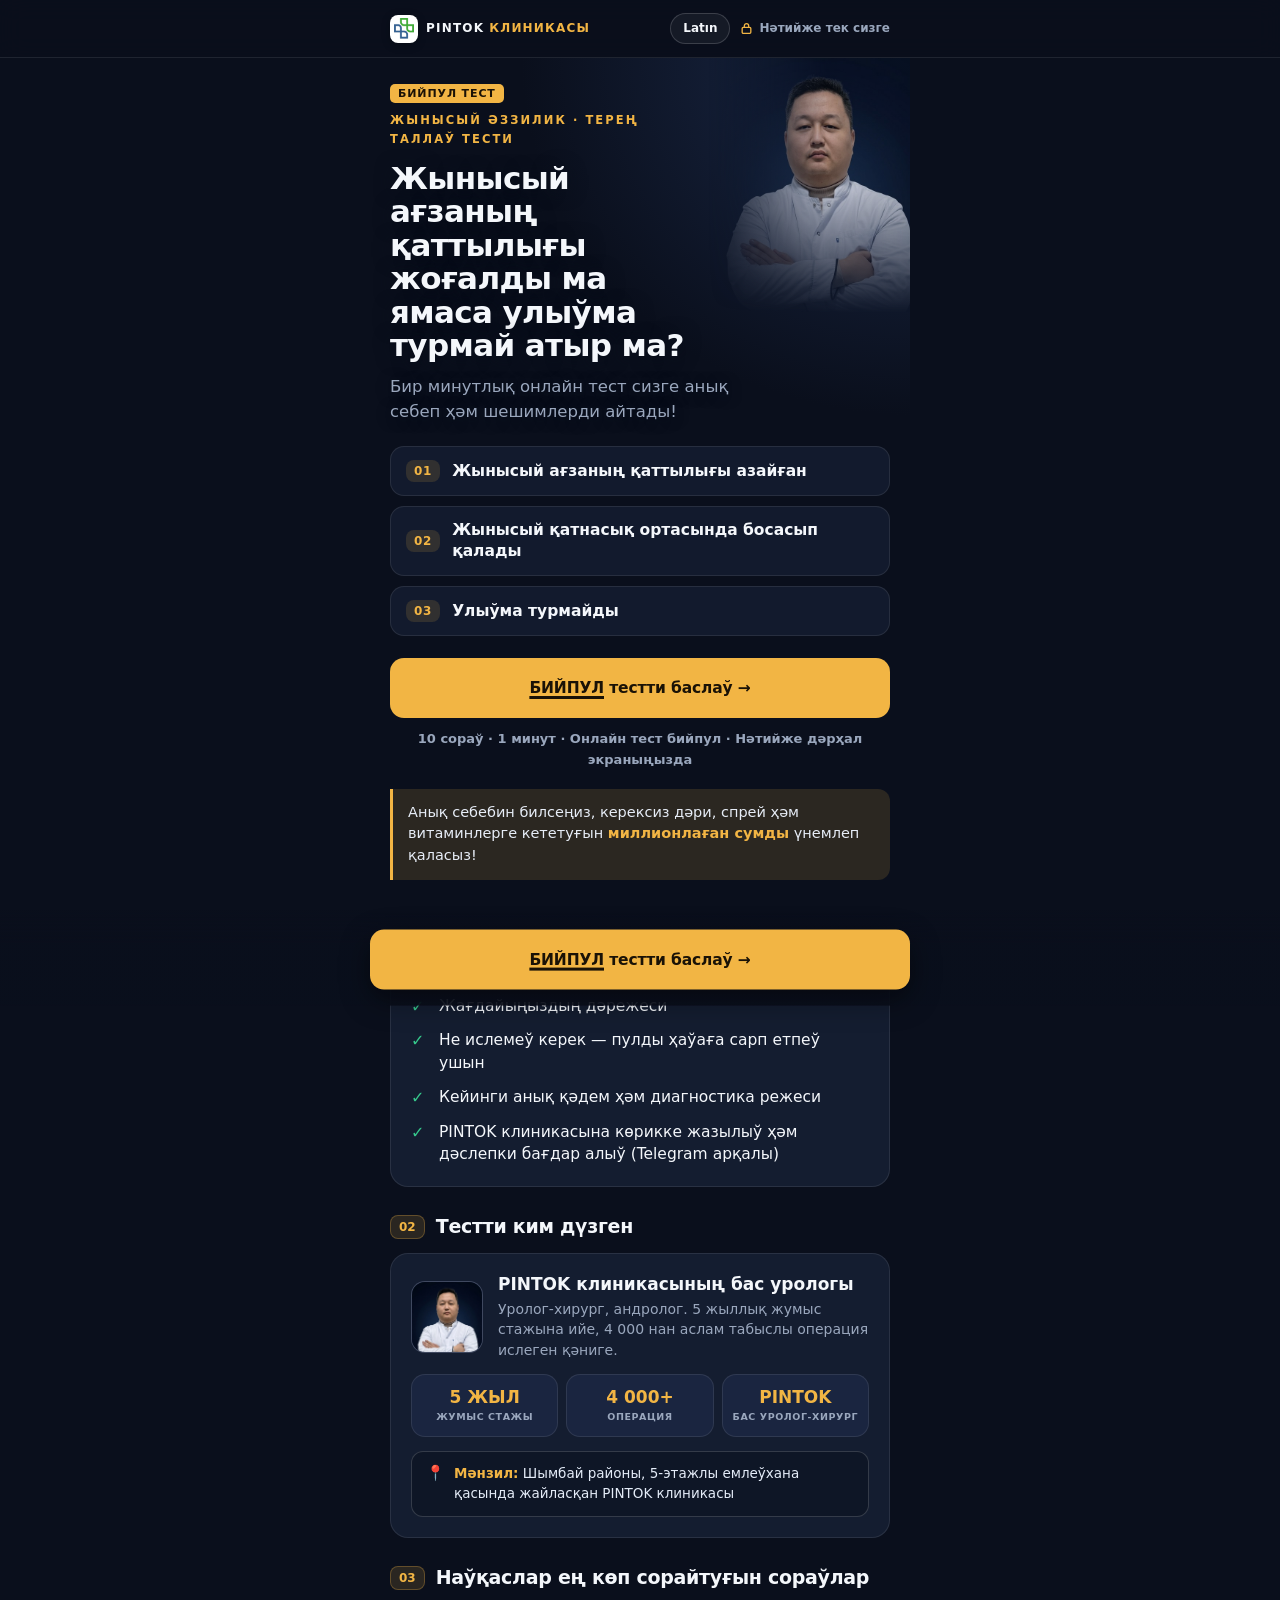
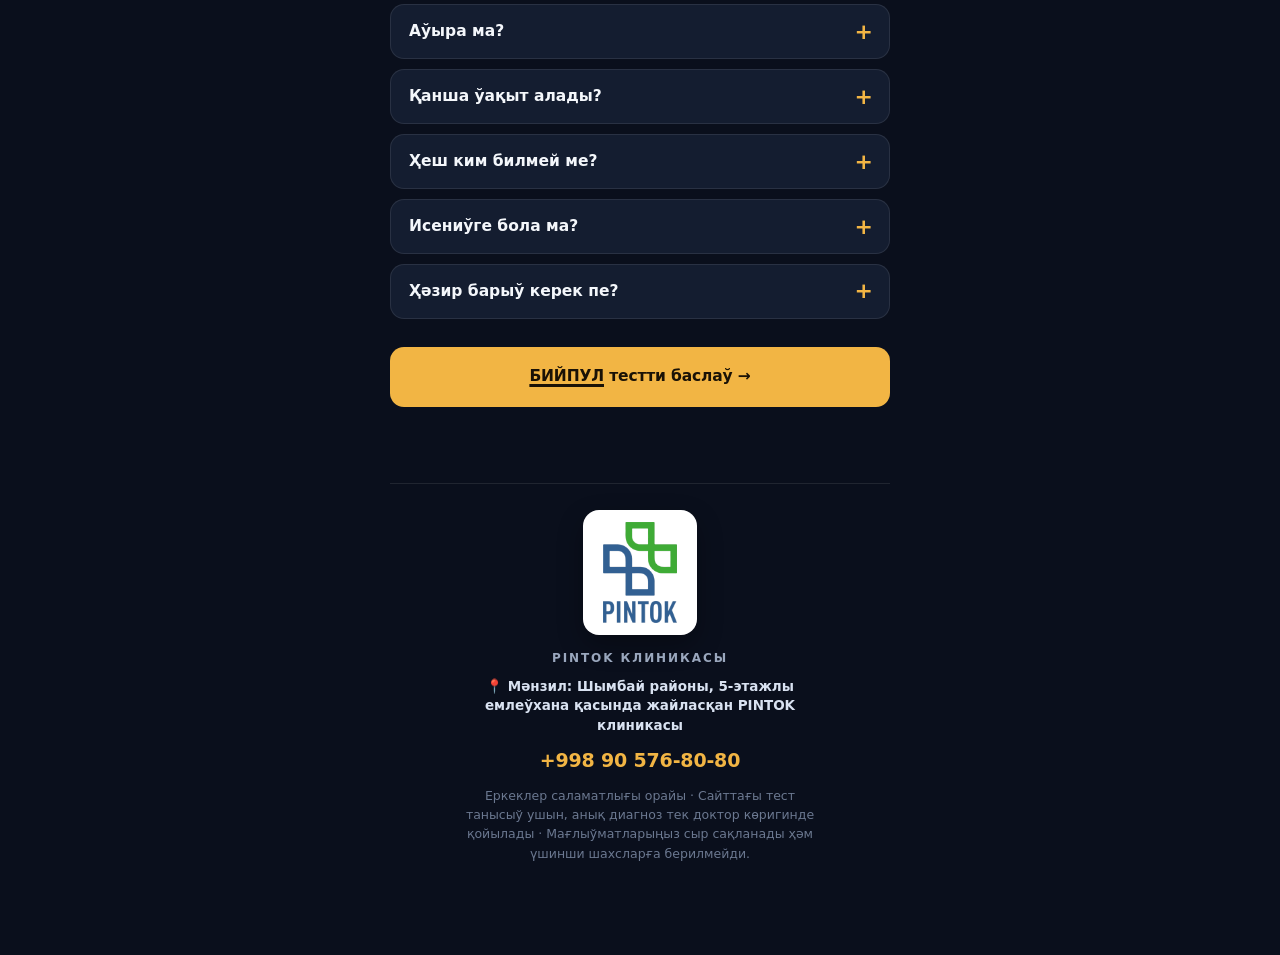
==== commit 87067a9c: "Add pre-test name/phone gate to index.html" ====
--- a/index.html
+++ b/index.html
@@ -110,6 +110,49 @@
       </div>
     </section>
 
+    <!-- 1.5. ТЕСТТЕН АЛДЫН АТЫ ҲӘМ НОМЕР КИРГИЗИЎ ЕКРАНЫ -->
+    <section class="screen" id="s-pregate" hidden>
+      <div class="gate" id="pregate-box">
+        <div class="gate-brand">
+          <img src="assets/pintok-icon.png" alt="PINTOK" width="32" height="32">
+          <div>
+            <div class="gb-name"><span data-no-translit="1">PINTOK</span> КЛИНИКАСЫ</div>
+            <div class="gb-sub">Тестти баслаўдан алдын</div>
+          </div>
+        </div>
+
+        <p class="eyebrow">БИЙПУЛ ТЕСТКЕ КИРИЎ</p>
+        <p class="glead">
+          Тестти баслаў ушын атыңыз ҳәм телефон номериңизди жазың.
+          Атыңыз ҳәм номериңизсиз тестке кириў мүмкин емес.
+        </p>
+
+        <div class="field">
+          <label class="flabel" for="pre-name">Атыңыз</label>
+          <input type="text" id="pre-name" name="pre-name" autocomplete="name" placeholder="Атыңызды жазың">
+        </div>
+
+        <div class="field">
+          <label class="flabel" for="pre-phone">Телефон номериңиз</label>
+          <input type="tel" id="pre-phone" name="pre-phone" inputmode="numeric" autocomplete="tel" placeholder="+998 __ ___ __ __">
+        </div>
+
+        <p class="err" id="pre-err" hidden></p>
+
+        <button type="button" class="btn" id="pre-submit">Тестти баслаў →</button>
+
+        <div class="gpriv">
+          <svg viewBox="0 0 24 24" fill="none" stroke="currentColor" stroke-width="2.2" stroke-linecap="round" stroke-linejoin="round" aria-hidden="true">
+            <path d="M12 3l8 3v6c0 5-3.5 8-8 9-4.5-1-8-4-8-9V6l8-3z"></path>
+            <path d="M9 12l2 2 4-4"></path>
+          </svg>
+          <span>Мағлыўматларыңыз тек PINTOK клиникасы администраторында қалады ҳәм толық сыр сақланады.</span>
+        </div>
+      </div>
+
+      <button type="button" class="back" id="pre-back">← Бас бетке қайтыў</button>
+    </section>
+
     <!-- 2. ТЕСТ ЕКРАНЫ (10 СОРАЎ) -->
     <section class="screen qwrap" id="s-q" hidden>
       <div class="qhead">
